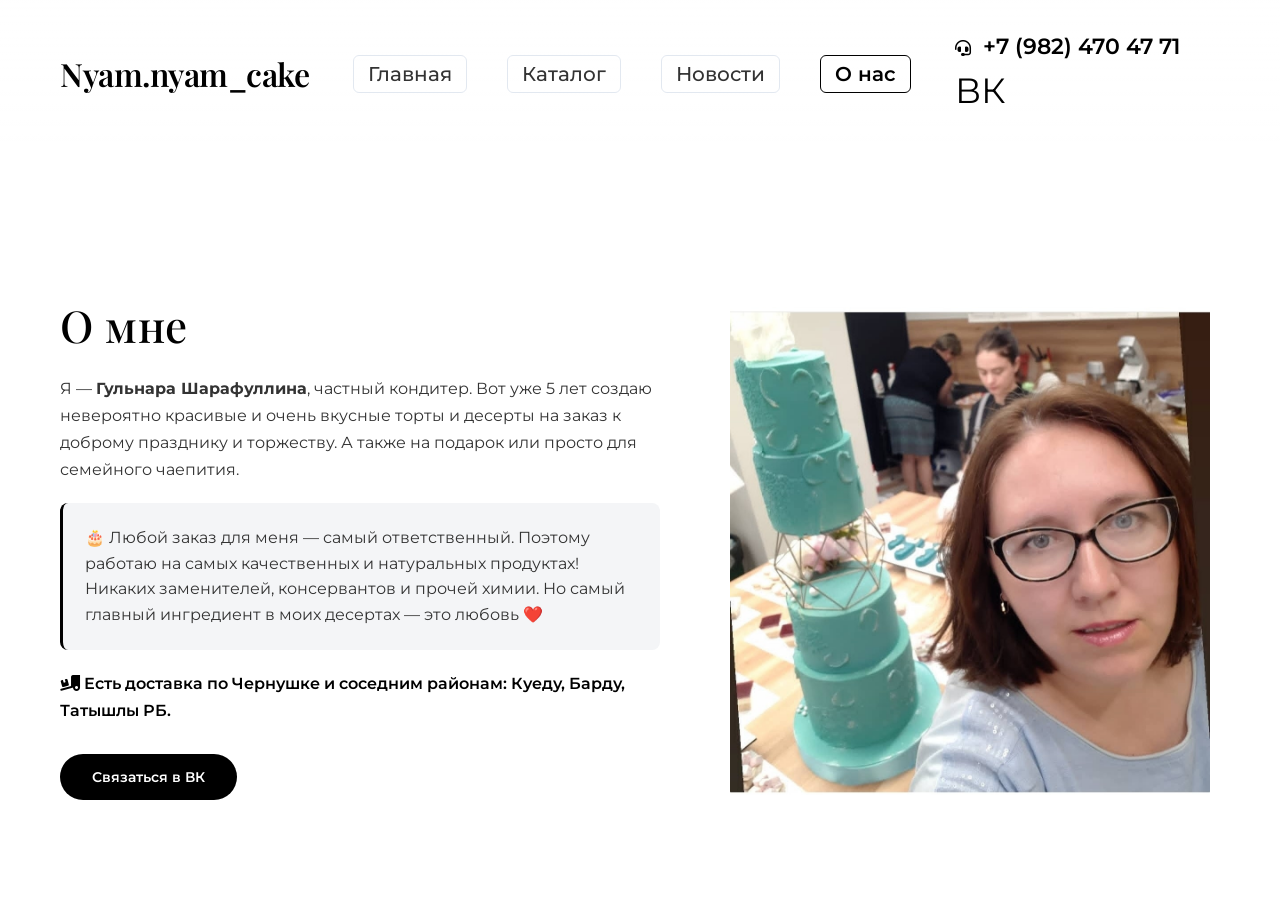
==== about.html @ 230dcc4a "Add files via upload" ====
<!DOCTYPE html>
<html lang="ru">
<head>
    <meta charset="UTF-8">
    <meta name="viewport" content="width=device-width, initial-scale=1.0">
    <title>Nyam.nyam cake — О мне</title>
    <link rel="preconnect" href="https://fonts.googleapis.com">
    <link rel="preconnect" href="https://fonts.gstatic.com" crossorigin>
    <link href="https://fonts.googleapis.com/css2?family=Montserrat:wght@300;400;500;600;700&family=Playfair+Display:ital,wght@0,400..700;1,400..700&display=swap" rel="stylesheet">
    <link rel="stylesheet" href="https://cdnjs.cloudflare.com/ajax/libs/font-awesome/6.4.0/css/all.min.css">
    
    <link rel="stylesheet" href="css/main.css">
</head>
<body>

    <section class="hero hero-about">
        <header class="header">
            <div class="logo">
                Nyam.nyam_cake
            </div>

            <nav class="nav">
                <a href="index.html" class="nav-bordered">Главная</a>
                <a href="catalog.html" class="nav-bordered">Каталог</a>
                <a href="index.html" class="nav-bordered">Новости</a>
                <!-- Здесь активной остается вкладка "О мне" -->
                <a href="about.html" class="active">О нас</a>
            </nav>

            <div class="header-right">
                <div class="contacts">
                    <span class="phone">
                        <i class="fa-solid fa-headset" style="margin-right: 6px; font-size: 16px;"></i> 
                        +7 (982) 470 47 71
                    </span>
                    <div><a href="https://vk.com/nyam.nyam_cake" target="_blank" class="vk-link">ВК</a></div>
                </div>
            </div>
        </header>

        <!-- Двухколоночный контейнер (Текст слева, Фото справа) -->
        <div class="about-grid-container">
            
            <!-- Левая колонка: Текст -->
            <div class="about-content">
                <h1 class="about-title">О мне</h1>
                <div class="about-text-block">
                    <p>Я — <strong>Гульнара Шарафуллина</strong>, частный кондитер. Вот уже 5 лет создаю невероятно красивые и очень вкусные торты и десерты на заказ к доброму празднику и торжеству. А также на подарок или просто для семейного чаепития.</p>
                    
                    <p class="highlight-p">🎂 Любой заказ для меня — самый ответственный. Поэтому работаю на самых качественных и натуральных продуктах! Никаких заменителей, консервантов и прочей химии. Но самый главный ингредиент в моих десертах — это любовь ❤️</p>
                    
                    <p class="delivery-p"><i class="fa-solid fa-truck-ramp-box"></i> Есть доставка по Чернушке и соседним районам: Куеду, Барду, Татышлы РБ.</p>
                </div>
                <a href="https://vk.com/nyam.nyam_cake" target="_blank" class="about-btn">Связаться в ВК</a>
            </div>

            <!-- Правая колонка: Фотография -->
            <div class="about-image-wrapper">
                <img src="img/gulnara.jpg" alt="Гульнара Шарафуллина — Кондитер" class="about-img">
            </div>

        </div>
    </section>

</body>
</html>
---- css/main.css ----
/* ==========================================================================
   1. ОБЩИЕ СТИЛИ И СБРОСЫ
   ========================================================================== */
* {
    margin: 0;
    padding: 0;
    box-sizing: border-box;
}

body {
    font-family: 'Montserrat', sans-serif;
    color: #000000;
    background-color: #f5f5f5;
    overflow-x: hidden;
}

/* ==========================================================================
   2. ГЛАВНЫЙ ЭКРАН (HERO BLOCK)
   ========================================================================== */
.hero {
    position: relative;
    width: 100%;
    height: 100vh;
    min-height: 750px;
    background: url('../img/cake.jpg') no-repeat center center;
    background-size: cover;
    display: flex;
    flex-direction: column;
    justify-content: flex-end; /* Контент прижат к низу */
    padding: 40px 60px;
}

/* Полупрозрачный фильтр поверх фона главной страницы */
.hero::before {
    content: '';
    position: absolute;
    top: 0; left: 0; right: 0; bottom: 0;
    background: rgba(255, 255, 255, 0.05);
    z-index: 1;
}

.header, .hero-content, .about-grid-container {
    position: relative;
    z-index: 2;
}

/* ==========================================================================
   3. ШАПКА САЙТА И НАВИГАЦИЯ
   ========================================================================== */
.header {
    display: grid;
    grid-template-columns: auto 1fr auto auto;
    align-items: center;
    gap: 40px;
    position: absolute;
    top: 0;
    left: 0;
    width: 100%;
    padding: 30px 60px; 
    
    /* Эффект матового стекла и градиент */
    background: linear-gradient(to bottom, 
        rgba(255, 255, 255, 0.85) 0%, 
        rgba(255, 255, 255, 0.6) 50%, 
        rgba(255, 255, 255, 0) 100%
    );
    backdrop-filter: blur(4px);
    -webkit-backdrop-filter: blur(4px);
}

.logo {
    font-family: 'Playfair Display', serif;
    font-size: 32px; 
    line-height: 1.1;
    font-weight: 600;
    letter-spacing: -0.5px;
    color: #000000;
    white-space: nowrap;
}

/* Меню навигации */
.nav {
    display: flex;
    justify-content: center;
    gap: 40px;
}

/* Объединенные базовые стили для ВСЕХ ссылок меню */
.nav a {
    text-decoration: none;
    color: #000000;
    font-family: 'Montserrat', sans-serif;
    font-size: 20px; /* Крупный читаемый размер */
    font-weight: 500;
    padding: 6px 14px;
    border-radius: 6px;
    display: inline-block;
    white-space: nowrap;
    border: 1.5px solid transparent; /* Заготовка под рамку, чтобы текст не прыгал */
    transition: all 0.2s ease-in-out;
}

/* Стандартная серая рамка для пассивных вкладок */
.nav a.nav-bordered {
    border: 1px solid #e2e8f0;
    color: #333333;
}

.nav a.nav-bordered:hover {
    border-color: #a0aec0;
    color: #000000;
}

/* Активная вкладка (сплошная черная обводка) */
.nav a.active {
    border: 1.5px solid #000000;
    font-weight: 600;
    color: #000000;
    pointer-events: none;
}

/* Контакты и иконки в шапке */
.header-right {
    display: flex;
    align-items: center;
}

.contacts {
    font-size: 15px;
    text-align: left;
    line-height: 1.5;
    color: #000000;
}

.phone {
    font-size: 22px;
    font-weight: 600;
    display: block;
    margin-bottom: 2px;
    color: #000000;
    white-space: nowrap;
}

.vk-link {
    color: #000000;
    text-decoration: none;
    font-size: 35px;
    transition: opacity 0.3s ease;
}

.header-icons {
    display: flex;
    align-items: center;
    gap: 25px;
    margin-left: 10px;
}

.header-icons a {
    color: #000000;
    font-size: 24px;
    transition: opacity 0.3s ease;
    text-decoration: none;
}

.vk-link:hover, .header-icons a:hover {
    opacity: 0.6;
}

/* ==========================================================================
   4. КОНТЕНТ ГЛАВНОЙ СТРАНИЦЫ (HERO CONTENT)
   ========================================================================== */
.hero-content {
    max-width: 800px;
    margin-bottom: 40px;
}

h1 {
    font-family: 'Playfair Display', serif;
    font-size: 64px;
    font-weight: 400;
    line-height: 1.1;
    margin-bottom: 25px;
    letter-spacing: 0.5px;
    color: #000000;
}

.catalog-btn {
    display: inline-block;
    color: #000000;
    text-decoration: none;
    font-size: 15px;
    font-weight: 500;
    text-transform: uppercase;
    letter-spacing: 1px;
    border-bottom: 2px solid #000000;
    padding-bottom: 5px;
    transition: opacity 0.3s ease;
}

.catalog-btn:hover {
    opacity: 0.6;
}

/* ==========================================================================
   5. БЛОК "ПОЧЕМУ ВЫБИРАЮТ НАС"
   ========================================================================== */
.features-section {
    padding: 100px 60px;
    background-color: #f8f9fa;
    text-align: center;
}

.features-title {
    font-family: 'Montserrat', sans-serif;
    font-size: 36px;
    font-weight: 600;
    color: #212529;
    margin-bottom: 50px;
    letter-spacing: -0.5px;
}

.features-container {
    display: flex;
    justify-content: center;
    gap: 30px;
    max-width: 1200px;
    margin: 0 auto;
    flex-wrap: wrap;
}

.feature-card {
    background: #ffffff;
    border-radius: 12px;
    padding: 40px 30px;
    flex: 1;
    min-width: 280px;
    max-width: 360px;
    box-shadow: 0 4px 20px rgba(0, 0, 0, 0.03);
    display: flex;
    flex-direction: column;
    align-items: center;
    text-align: center;
    transition: transform 0.3s ease, box-shadow 0.3s ease;
}

.feature-card:hover {
    transform: translateY(-5px);
    box-shadow: 0 8px 30px rgba(0, 0, 0, 0.06);
}

.feature-icon {
    font-size: 40px;
    color: #6c757d;
    margin-bottom: 20px;
    height: 60px;
    display: flex;
    align-items: center;
    justify-content: center;
}

.feature-name {
    font-family: 'Montserrat', sans-serif;
    font-size: 20px;
    font-weight: 600;
    color: #212529;
    margin-bottom: 15px;
}

.feature-text {
    font-family: 'Montserrat', sans-serif;
    font-size: 14px;
    line-height: 1.6;
    color: #6c757d;
    font-weight: 400;
}

/* ==========================================================================
   6. БЛОК "КАК МЫ РАБОТАЕМ"
   ========================================================================== */
.workflow-section {
    padding: 120px 60px;
    background-color: #929ec4; 
    background-image: url('../img/raspberries-decor.png'); 
    background-repeat: no-repeat;
    background-position: right top;
    background-size: auto 80%; 
    position: relative;
    text-align: center;
}

.workflow-title {
    font-family: 'Montserrat', sans-serif;
    font-size: 38px;
    font-weight: 600;
    color: #ffffff;
    margin-bottom: 70px;
    letter-spacing: -0.5px;
}

.workflow-container {
    display: flex;
    justify-content: center;
    align-items: flex-start;
    gap: 50px;
    max-width: 1200px;
    margin: 0 auto;
    flex-wrap: wrap;
}

.workflow-step {
    flex: 1;
    min-width: 280px;
    max-width: 350px;
    text-align: left;
}

.step-name {
    font-family: 'Montserrat', sans-serif;
    font-size: 22px;
    font-weight: 600;
    color: #ffffff;
    margin-bottom: 20px;
}

.step-text {
    font-family: 'Montserrat', sans-serif;
    font-size: 14px;
    line-height: 1.6;
    color: rgba(255, 255, 255, 0.9);
    font-weight: 400;
}

.workflow-link {
    color: #ffffff;
    text-decoration: underline;
    font-weight: 500;
    transition: opacity 0.3s ease;
}

.workflow-link:hover {
    opacity: 0.8;
}

/* ==========================================================================
   7. СТРАНИЦА "О МНЕ" (ДВУХКОЛОНОЧНЫЙ МАКЕТ)
   ========================================================================== */
.hero-about {
    background: #ffffff !important; /* Белый фон вместо торта */
    height: auto !important;
    min-height: 100vh;
}

.hero-about::before {
    display: none !important; /* Отключаем фильтр */
}

/* Контейнер-сетка */
.about-grid-container {
    display: grid;
    grid-template-columns: 1.2fr 1fr;
    gap: 60px;
    align-items: center;
    max-width: 1200px;
    margin: 160px auto 60px auto;
    width: 100%;
}

.about-content {
    text-align: left;
}

.about-title {
    font-family: 'Playfair Display', serif;
    font-size: 44px;
    font-weight: 500;
    color: #000000;
    margin-bottom: 25px;
}

.about-text-block p {
    font-family: 'Montserrat', sans-serif;
    font-size: 16px;
    line-height: 1.7;
    color: #333333;
    margin-bottom: 20px;
}

/* Серая контентная плашка */
.about-text-block .highlight-p {
    background-color: #f4f5f7;
    padding: 22px;
    border-radius: 8px;
    border-left: 3px solid #000000;
    font-size: 16px;
    line-height: 1.6;
}

.about-text-block .delivery-p {
    font-weight: 600;
    color: #000000;
}

/* Кнопка */
.about-btn {
    display: inline-block;
    background-color: #000000;
    color: #ffffff;
    text-decoration: none;
    font-family: 'Montserrat', sans-serif;
    font-size: 14px;
    font-weight: 600;
    padding: 14px 32px;
    border-radius: 25px;
    margin-top: 10px;
    transition: all 0.2s ease;
}

.about-btn:hover {
    opacity: 0.8;
    transform: translateY(-1px);
}

/* Фотография */
.about-image-wrapper {
    display: flex;
    justify-content: center;
    width: 100%;
}

.about-img {
    width: 100%;
    max-width: 480px;
    height: auto;
    object-fit: cover;
    border-radius: 4px;
}

/* ==========================================================================
   8. АДАПТИВНОСТЬ (MEDIA QUERIES)
   ========================================================================== */

/* Большие планшеты и десктопы */
@media (max-width: 1200px) {
    .header { gap: 20px; }
    .nav a { font-size: 18px; }
    .phone { font-size: 19px; }
}

/* Средние планшеты */
@media (max-width: 992px) {
    .features-section { padding: 60px 30px; }
    .features-title { font-size: 28px; margin-bottom: 35px; }
    .feature-card { padding: 30px 20px; }
    
    .workflow-section { padding: 70px 30px; background-size: 150px auto; }
    .workflow-title { font-size: 30px; margin-bottom: 40px; }
    .workflow-container { gap: 35px; }
    .workflow-step { max-width: 100%; }

    /* Перестроение страницы "О мне" в одну колонку */
    .about-grid-container {
        grid-template-columns: 1fr;
        gap: 40px;
        margin-top: 120px;
        padding: 0 20px;
    }
    .about-image-wrapper { order: 2; }
    .about-content { order: 1; }
    .about-img { max-width: 100%; }
}
/* ==========================================================================
   9. СТРАНИЦА КАТАЛОГА
   ========================================================================== */
.catalog-page {
    background: #ffffff !important;
    min-height: 100vh;
    padding-top: 140px; /* Отступ сверху, чтобы шапка не перекрывала заголовок */
}

.catalog-container {
    max-width: 1200px;
    margin: 0 auto;
    padding: 40px 20px 80px 20px;
}

.catalog-main-title {
    font-family: 'Playfair Display', serif;
    font-size: 40px;
    font-weight: 500;
    color: #000000;
    margin-bottom: 50px;
    text-align: center;
}

/* Сетка для карточек */
.products-grid {
    display: grid;
    grid-template-columns: repeat(auto-fill, minmax(320px, 1fr));
    gap: 40px;
}

/* Карточка товара */
.product-card {
    background: #ffffff;
    border: 1px solid #e2e8f0;
    border-radius: 8px;
    padding: 20px;
    display: flex;
    flex-direction: column;
    transition: transform 0.3s ease, box-shadow 0.3s ease;
}

.product-card:hover {
    transform: translateY(-5px);
    box-shadow: 0 10px 25px rgba(0,0,0,0.05);
}

/* Контейнер для фото */
.product-img-wrapper {
    width: 100%;
    height: 260px;
    background-color: #f7fafc; /* Временный фон, пока нет картинок */
    border-radius: 6px;
    overflow: hidden;
    margin-bottom: 20px;
}

.product-img {
    width: 100%;
    height: 100%;
    object-fit: cover;
}

/* Текст карточки */
.product-title {
    font-family: 'Montserrat', sans-serif;
    font-size: 20px;
    font-weight: 600;
    color: #000000;
    margin-bottom: 10px;
}

.product-desc {
    font-family: 'Montserrat', sans-serif;
    font-size: 14px;
    line-height: 1.6;
    color: #4a5568;
    margin-bottom: 25px;
    flex-grow: 1; /* Подтягивает нижнюю часть к одному уровню */
}

/* Низ карточки (Цена + Кнопка) */
.product-footer {
    display: flex;
    justify-content: space-between;
    align-items: center;
    border-top: 1px solid #edf2f7;
    padding-top: 15px;
}

.product-price {
    font-family: 'Montserrat', sans-serif;
    font-size: 16px;
    font-weight: 600;
    color: #000000;
}

.order-btn {
    display: inline-block;
    background-color: #000000;
    color: #ffffff;
    text-decoration: none;
    font-family: 'Montserrat', sans-serif;
    font-size: 13px;
    font-weight: 600;
    padding: 10px 22px;
    border-radius: 20px;
    transition: background-color 0.2s ease;
}

.order-btn:hover {
    background-color: #333333;
}

/* Мобильная адаптация */
@media (max-width: 768px) {
    .catalog-main-title { font-size: 30px; margin-bottom: 30px; }
    .products-grid { gap: 25px; }
}
/* ==========================================================================
   10. МОБИЛЬНАЯ АДАПТАЦИЯ ДЛЯ ЭКРАНОВ ДО 768px (СМАРТФОНЫ)
   ========================================================================== */
@media (max-width: 768px) {
    
    /* 1. Превращаем шапку из строчной сетки в вертикальную стопку */
    .header {
        display: flex;
        flex-direction: column;
        align-items: center;
        gap: 15px;
        padding: 20px 15px;
        position: relative; /* Шапка больше не перекрывает контент, а аккуратно идет сверху */
        background: #ffffff; /* На мобильных делаем сплошной белый фон для читаемости */
    }

    /* 2. Делаем пункты меню более компактными */
    .nav {
        gap: 10px;
        flex-wrap: wrap; /* Если не влезут в строку, перенесутся на следующую */
        justify-content: center;
    }

    .nav a {
        font-size: 15px; /* Уменьшаем шрифт меню для пальцев */
        padding: 5px 10px;
    }

    /* 3. Выравниваем контакты по центру */
    .contacts {
        text-align: center;
    }

    .phone {
        font-size: 18px; /* Чуть уменьшаем телефон */
    }

    /* 4. Корректируем главный экран (Hero) */
    .hero {
        height: auto;
        min-height: calc(100vh - 180px); /* Вычитаем высоту мобильной шапки */
        padding: 30px 20px;
    }

    /* 5. Уменьшаем огромный заголовок h1, чтобы он не разбивался некрасиво */
    h1 {
        font-size: 34px; 
        margin-bottom: 20px;
    }
}
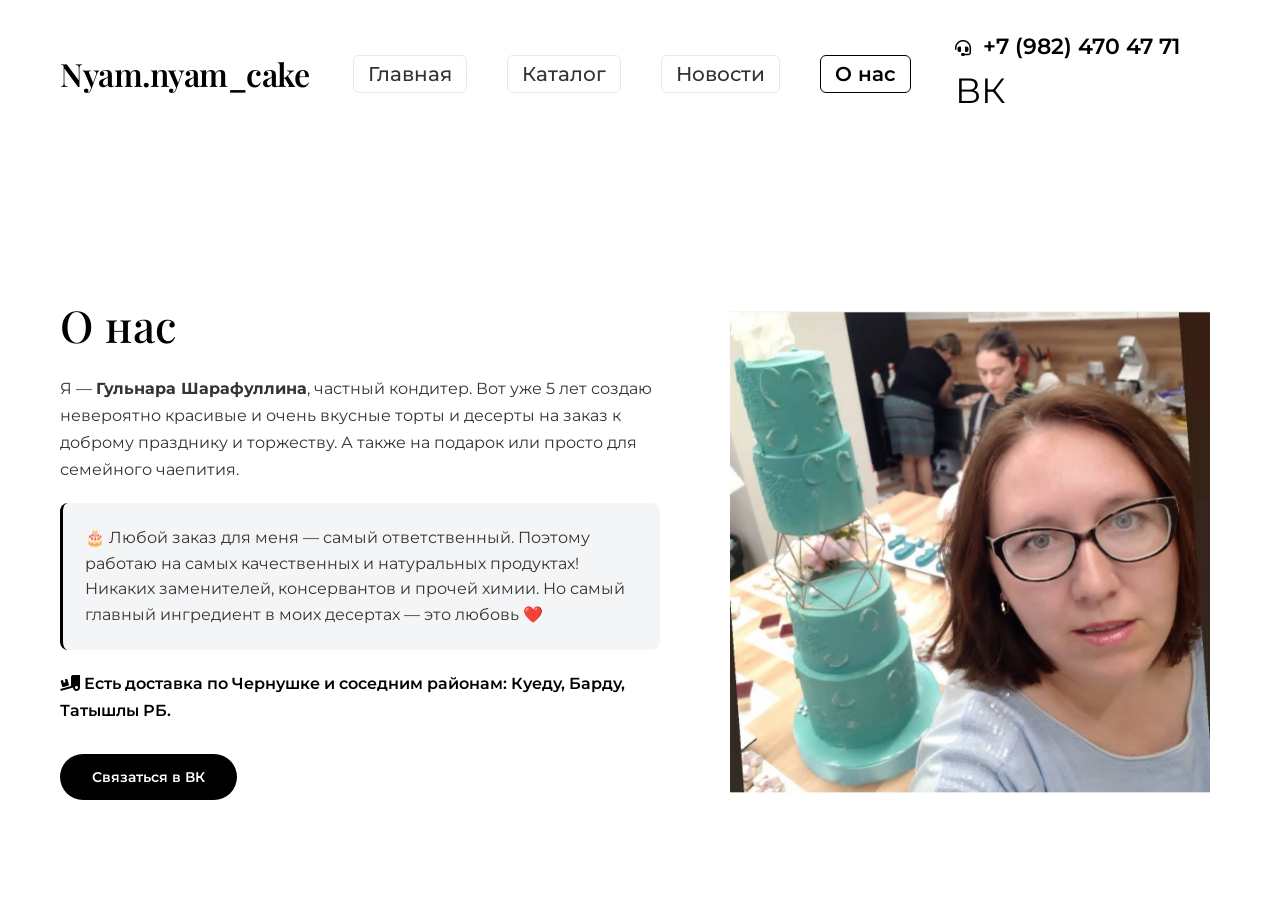
==== commit 6a89cf02: "Add files via upload" ====
--- a/about.html
+++ b/about.html
@@ -3,7 +3,7 @@
 <head>
     <meta charset="UTF-8">
     <meta name="viewport" content="width=device-width, initial-scale=1.0">
-    <title>Nyam.nyam cake — О мне</title>
+    <title>Nyam.nyam cake — О нас</title>
     <link rel="preconnect" href="https://fonts.googleapis.com">
     <link rel="preconnect" href="https://fonts.gstatic.com" crossorigin>
     <link href="https://fonts.googleapis.com/css2?family=Montserrat:wght@300;400;500;600;700&family=Playfair+Display:ital,wght@0,400..700;1,400..700&display=swap" rel="stylesheet">
@@ -43,7 +43,7 @@
             
             <!-- Левая колонка: Текст -->
             <div class="about-content">
-                <h1 class="about-title">О мне</h1>
+                <h1 class="about-title">О нас</h1>
                 <div class="about-text-block">
                     <p>Я — <strong>Гульнара Шарафуллина</strong>, частный кондитер. Вот уже 5 лет создаю невероятно красивые и очень вкусные торты и десерты на заказ к доброму празднику и торжеству. А также на подарок или просто для семейного чаепития.</p>
                     
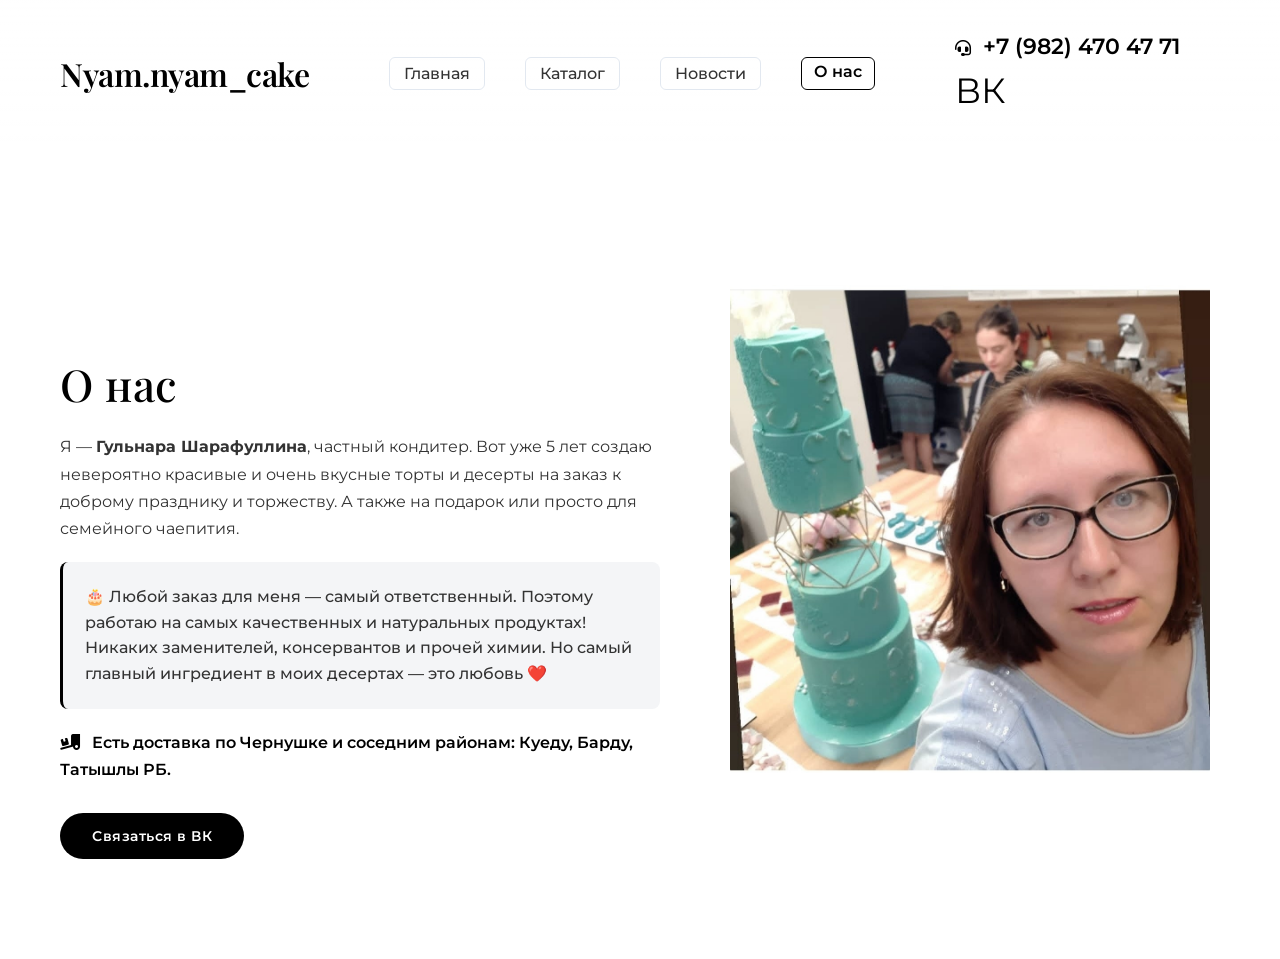
==== commit 6dfa22b9: "Add files via upload" ====
--- a/about.html
+++ b/about.html
@@ -22,7 +22,7 @@
             <nav class="nav">
                 <a href="index.html" class="nav-bordered">Главная</a>
                 <a href="catalog.html" class="nav-bordered">Каталог</a>
-                <a href="index.html" class="nav-bordered">Новости</a>
+                <a href="news.html" class="nav-bordered">Новости</a>
                 <!-- Здесь активной остается вкладка "О мне" -->
                 <a href="about.html" class="active">О нас</a>
             </nav>
--- a/css/main.css
+++ b/css/main.css
@@ -1,6 +1,3 @@
-/* ==========================================================================
-   1. ОБЩИЕ СТИЛИ И СБРОСЫ
-   ========================================================================== */
 * {
     margin: 0;
     padding: 0;
@@ -14,9 +11,7 @@
     overflow-x: hidden;
 }
 
-/* ==========================================================================
-   2. ГЛАВНЫЙ ЭКРАН (HERO BLOCK)
-   ========================================================================== */
+/* Главный экран */
 .hero {
     position: relative;
     width: 100%;
@@ -26,11 +21,12 @@
     background-size: cover;
     display: flex;
     flex-direction: column;
-    justify-content: flex-end; /* Контент прижат к низу */
+    
+    justify-content: flex-end; 
+    
     padding: 40px 60px;
 }
 
-/* Полупрозрачный фильтр поверх фона главной страницы */
 .hero::before {
     content: '';
     position: absolute;
@@ -39,35 +35,38 @@
     z-index: 1;
 }
 
-.header, .hero-content, .about-grid-container {
+.header, .hero-content {
     position: relative;
     z-index: 2;
 }
 
-/* ==========================================================================
-   3. ШАПКА САЙТА И НАВИГАЦИЯ
-   ========================================================================== */
 .header {
     display: grid;
     grid-template-columns: auto 1fr auto auto;
     align-items: center;
     gap: 40px;
+    width: 100%;
+    
+    /* Абсолютное позиционирование растянет шапку идеально по краям */
     position: absolute;
     top: 0;
     left: 0;
     width: 100%;
+    /* Возвращаем внутренние отступы, чтобы текст не прижимался к стеклу */
     padding: 30px 60px; 
     
-    /* Эффект матового стекла и градиент */
+    /* Красивый градиент от благородного белого/кремового к полностью прозрачному */
     background: linear-gradient(to bottom, 
         rgba(255, 255, 255, 0.85) 0%, 
         rgba(255, 255, 255, 0.6) 50%, 
         rgba(255, 255, 255, 0) 100%
     );
+    
     backdrop-filter: blur(4px);
     -webkit-backdrop-filter: blur(4px);
 }
 
+/* Логотип — крупный и весомый */
 .logo {
     font-family: 'Playfair Display', serif;
     font-size: 32px; 
@@ -78,48 +77,27 @@
     white-space: nowrap;
 }
 
-/* Меню навигации */
+/* Навигация — крупные заметные ссылки */
 .nav {
     display: flex;
     justify-content: center;
     gap: 40px;
 }
 
-/* Объединенные базовые стили для ВСЕХ ссылок меню */
 .nav a {
+    color: #000000;
     text-decoration: none;
-    color: #000000;
-    font-family: 'Montserrat', sans-serif;
-    font-size: 20px; /* Крупный читаемый размер */
+    font-size: 20px; /* Крупный размер для пунктов меню */
     font-weight: 500;
-    padding: 6px 14px;
-    border-radius: 6px;
-    display: inline-block;
+    transition: opacity 0.3s ease;
     white-space: nowrap;
-    border: 1.5px solid transparent; /* Заготовка под рамку, чтобы текст не прыгал */
-    transition: all 0.2s ease-in-out;
-}
-
-/* Стандартная серая рамка для пассивных вкладок */
-.nav a.nav-bordered {
-    border: 1px solid #e2e8f0;
-    color: #333333;
-}
-
-.nav a.nav-bordered:hover {
-    border-color: #a0aec0;
-    color: #000000;
-}
-
-/* Активная вкладка (сплошная черная обводка) */
-.nav a.active {
-    border: 1.5px solid #000000;
-    font-weight: 600;
-    color: #000000;
-    pointer-events: none;
-}
-
-/* Контакты и иконки в шапке */
+}
+
+.nav a:hover {
+    opacity: 0.6;
+}
+
+/* Блок контактов */
 .header-right {
     display: flex;
     align-items: center;
@@ -133,7 +111,7 @@
 }
 
 .phone {
-    font-size: 22px;
+    font-size: 22px; /* Крупный и заметный номер телефона */
     font-weight: 600;
     display: block;
     margin-bottom: 2px;
@@ -148,27 +126,30 @@
     transition: opacity 0.3s ease;
 }
 
+.vk-link:hover {
+    opacity: 0.6;
+}
+
+/* Правый блок интерфейса с иконками (Поиск, Юзер, Корзина) */
 .header-icons {
     display: flex;
     align-items: center;
-    gap: 25px;
+    gap: 25px; /* Расстояние между иконками */
     margin-left: 10px;
 }
 
 .header-icons a {
     color: #000000;
-    font-size: 24px;
+    font-size: 24px; /* Крупный размер иконок интерфейса */
     transition: opacity 0.3s ease;
     text-decoration: none;
 }
 
-.vk-link:hover, .header-icons a:hover {
+.header-icons a:hover {
     opacity: 0.6;
 }
 
-/* ==========================================================================
-   4. КОНТЕНТ ГЛАВНОЙ СТРАНИЦЫ (HERO CONTENT)
-   ========================================================================== */
+/* Главный контент (Заголовок внизу) */
 .hero-content {
     max-width: 800px;
     margin-bottom: 40px;
@@ -201,15 +182,29 @@
     opacity: 0.6;
 }
 
+/* Планшетная адаптация */
+@media (max-width: 1200px) {
+    .header {
+        gap: 20px;
+    }
+    .nav a {
+        font-size: 18px;
+    }
+    .phone {
+        font-size: 19px;
+    }
+}
 /* ==========================================================================
-   5. БЛОК "ПОЧЕМУ ВЫБИРАЮТ НАС"
+   Блок "Почему выбирают нас"
    ========================================================================== */
+
 .features-section {
     padding: 100px 60px;
-    background-color: #f8f9fa;
+    background-color: #f8f9fa; /* Мягкий светлый фон */
     text-align: center;
 }
 
+/* Заголовок секции */
 .features-title {
     font-family: 'Montserrat', sans-serif;
     font-size: 36px;
@@ -219,15 +214,17 @@
     letter-spacing: -0.5px;
 }
 
+/* Контейнер для карточек (гибкая сетка) */
 .features-container {
     display: flex;
     justify-content: center;
     gap: 30px;
     max-width: 1200px;
     margin: 0 auto;
-    flex-wrap: wrap;
-}
-
+    flex-wrap: wrap; 
+}
+
+/* Стили самой карточки */
 .feature-card {
     background: #ffffff;
     border-radius: 12px;
@@ -248,9 +245,10 @@
     box-shadow: 0 8px 30px rgba(0, 0, 0, 0.06);
 }
 
+/* Иконки преимуществ */
 .feature-icon {
     font-size: 40px;
-    color: #6c757d;
+    color: #6c757d; /* Спокойный графитовый цвет для иконок */
     margin-bottom: 20px;
     height: 60px;
     display: flex;
@@ -258,6 +256,7 @@
     justify-content: center;
 }
 
+/* Название преимущества */
 .feature-name {
     font-family: 'Montserrat', sans-serif;
     font-size: 20px;
@@ -266,6 +265,7 @@
     margin-bottom: 15px;
 }
 
+/* Описание */
 .feature-text {
     font-family: 'Montserrat', sans-serif;
     font-size: 14px;
@@ -274,20 +274,38 @@
     font-weight: 400;
 }
 
+/* Адаптивность для планшетов и мобильных */
+@media (max-width: 992px) {
+    .features-section {
+        padding: 60px 30px;
+    }
+    .features-title {
+        font-size: 28px;
+        margin-bottom: 35px;
+    }
+    .feature-card {
+        padding: 30px 20px;
+    }
+}
 /* ==========================================================================
-   6. БЛОК "КАК МЫ РАБОТАЕМ"
+   Блок "Как мы работаем"
    ========================================================================== */
+
 .workflow-section {
     padding: 120px 60px;
-    background-color: #929ec4; 
+    background-color: #929ec4; /* Тот самый лавандово-сиреневый оттенок */
+    
+    /* Добавляем декоративные ягоды в правый верхний угол как на макете */
     background-image: url('../img/raspberries-decor.png'); 
     background-repeat: no-repeat;
     background-position: right top;
-    background-size: auto 80%; 
+    background-size: auto 80%; /* Картинка займет 80% высоты блока */
+    
     position: relative;
     text-align: center;
 }
 
+/* Белый заголовок секции */
 .workflow-title {
     font-family: 'Montserrat', sans-serif;
     font-size: 38px;
@@ -297,6 +315,7 @@
     letter-spacing: -0.5px;
 }
 
+/* Сетка для трех шагов */
 .workflow-container {
     display: flex;
     justify-content: center;
@@ -307,13 +326,15 @@
     flex-wrap: wrap;
 }
 
+/* Колонка отдельного шага */
 .workflow-step {
     flex: 1;
     min-width: 280px;
     max-width: 350px;
-    text-align: left;
-}
-
+    text-align: left; /* Текст внутри колонок выровнен по левому краю */
+}
+
+/* Название шага */
 .step-name {
     font-family: 'Montserrat', sans-serif;
     font-size: 22px;
@@ -322,14 +343,16 @@
     margin-bottom: 20px;
 }
 
+/* Описание шага */
 .step-text {
     font-family: 'Montserrat', sans-serif;
     font-size: 14px;
     line-height: 1.6;
-    color: rgba(255, 255, 255, 0.9);
+    color: rgba(255, 255, 255, 0.9); /* Мягкий белый цвет для лучшей читаемости */
     font-weight: 400;
 }
 
+/* Особенный стиль для ссылки-телефона внутри текста */
 .workflow-link {
     color: #ffffff;
     text-decoration: underline;
@@ -341,30 +364,192 @@
     opacity: 0.8;
 }
 
+/* Адаптивность под планшеты и мобильные устройства */
+@media (max-width: 992px) {
+    .workflow-section {
+        padding: 70px 30px;
+        background-size: 150px auto; /* Уменьшаем декоративные ягоды на мобильных */
+    }
+    .workflow-title {
+        font-size: 30px;
+        margin-bottom: 40px;
+    }
+    .workflow-container {
+        gap: 35px;
+    }
+    .workflow-step {
+        max-width: 100%; /* На смартфонах шаги встанут строго друг под другом на всю ширину */
+    }
+}
+/* Общие стили для ссылок в меню */
+.menu a {
+    text-decoration: none;
+    color: #000000;
+    font-family: 'Montserrat', sans-serif;
+    font-size: 16px;
+    font-weight: 500;
+    padding: 6px 12px; /* Внутренние отступы, чтобы рамка не прилипала к тексту */
+    border: 1px solid transparent; /* Прозрачная рамка по умолчанию, чтобы текст не прыгал */
+    border-radius: 4px; /* Легкое скругление углов */
+    transition: all 0.2s ease-in-out;
+}
+
+/* Эффект при наведении на любую ссылку */
+.menu a:hover {
+    border-color: rgba(0, 0, 0, 0.4);
+}
+
+/* Активный пункт меню (выделение рамкой) */
+.menu a.active {
+    border: 1.5px solid #000000; /* Четкая черная рамка как на макете */
+    font-weight: 600; /* Можно сделать текст чуть плотнее для акцента */
+    pointer-events: none; /* Отключаем кликабельность по активной ссылке */
+}
+/* Стили для активного пункта меню с рамкой */
+.nav a.active {
+    border: 1.5px solid #000000;
+    border-radius: 6px;
+    padding: 4px 12px;
+    font-weight: 600;
+    pointer-events: none; /* Чтобы нельзя было кликать по вкладке, на которой уже находишься */
+}
+
+/* На главной странице у ссылок нет рамки, добавим им невидимую границу, чтобы текст не прыгал */
+.nav a {
+    border: 1.5px solid transparent;
+    padding: 4px 12px;
+    border-radius: 6px;
+    transition: all 0.2s ease;
+}
+
+.nav a:hover {
+    border-color: rgba(0, 0, 0, 0.2);
+    opacity: 1;
+}
 /* ==========================================================================
-   7. СТРАНИЦА "О МНЕ" (ДВУХКОЛОНОЧНЫЙ МАКЕТ)
+   Стили для страницы "О мне" (без торта на фоне)
    ========================================================================== */
+
+/* Отключаем картинку и градиентную вуаль, ставим чистый кондитерский фон */
 .hero-about {
-    background: #ffffff !important; /* Белый фон вместо торта */
-    height: auto !important;
+    background: #fdfdfd !important; /* Чистый мягкий белый фон */
+}
+
+.hero-about::before {
+    display: none !important; /* Полностью убираем затемняющий фильтр */
+}
+
+/* Контейнер для текста */
+.about-content {
+    max-width: 750px;
+    margin-top: 160px; /* Чтобы текст не залезал под шапку */
+    margin-bottom: auto; /* Центрируем по вертикали */
+    position: relative;
+    z-index: 2;
+}
+
+/* Заголовок страницы */
+.about-title {
+    font-family: 'Playfair Display', serif;
+    font-size: 48px;
+    font-weight: 500;
+    color: #000000;
+    margin-bottom: 30px;
+}
+
+/* Текстовые абзацы */
+.about-text-block p {
+    font-family: 'Montserrat', sans-serif;
+    font-size: 18px;
+    line-height: 1.7;
+    color: #212529;
+    margin-bottom: 20px;
+}
+
+/* Выделенный абзац про качество и любовь */
+.about-text-block .highlight-p {
+    font-size: 19px;
+    font-weight: 500;
+    background-color: #f3f4f6; /* Легкая серая плашка для акцента */
+    padding: 20px;
+    border-radius: 8px;
+    border-left: 4px solid #000000;
+}
+
+/* Строка доставки */
+.about-text-block .delivery-p {
+    font-weight: 600;
+    color: #000000;
+}
+
+.about-text-block .delivery-p i {
+    margin-right: 8px;
+}
+
+/* Большая заметная кнопка для связи */
+.about-btn {
+    display: inline-block;
+    background-color: #000000;
+    color: #ffffff;
+    text-decoration: none;
+    font-family: 'Montserrat', sans-serif;
+    font-size: 15px;
+    font-weight: 600;
+    letter-spacing: 0.5px;
+    padding: 15px 35px;
+    border-radius: 30px;
+    margin-top: 15px;
+    transition: transform 0.2s ease, opacity 0.2s ease;
+}
+
+.about-btn:hover {
+    opacity: 0.8;
+    transform: translateY(-2px);
+}
+
+/* Оптимизация под мобильные телефоны */
+@media (max-width: 768px) {
+    .about-content {
+        margin-top: 140px;
+        padding: 0 10px;
+    }
+    .about-title {
+        font-size: 36px;
+    }
+    .about-text-block p {
+        font-size: 16px;
+    }
+    .about-text-block .highlight-p {
+        font-size: 16px;
+        padding: 15px;
+    }
+}
+/* ==========================================================================
+   Страница "О мне" с двухколоночным макетом (Текст + Фото)
+   ========================================================================== */
+
+.hero-about {
+    background: #ffffff !important; /* Чистый белый фон как на макете */
+    height: auto !important; /* Позволяем контенту растягивать страницу вниз */
     min-height: 100vh;
 }
 
 .hero-about::before {
-    display: none !important; /* Отключаем фильтр */
-}
-
-/* Контейнер-сетка */
+    display: none !important; /* Убираем полупрозрачную вуаль */
+}
+
+/* Главная двухколоночная сетка */
 .about-grid-container {
     display: grid;
-    grid-template-columns: 1.2fr 1fr;
+    grid-template-columns: 1.2fr 1fr; /* Левая колонка под текст чуть шире правой */
     gap: 60px;
-    align-items: center;
+    align-items: center; /* Выравнивание по центру вертикали */
     max-width: 1200px;
-    margin: 160px auto 60px auto;
-    width: 100%;
-}
-
+    margin: 160px auto 60px auto; /* Отступ сверху, чтобы не упереться в шапку */
+    width: 100%;
+}
+
+/* Блок с текстом */
 .about-content {
     text-align: left;
 }
@@ -385,7 +570,7 @@
     margin-bottom: 20px;
 }
 
-/* Серая контентная плашка */
+/* Серая плашка для важного текста */
 .about-text-block .highlight-p {
     background-color: #f4f5f7;
     padding: 22px;
@@ -400,7 +585,7 @@
     color: #000000;
 }
 
-/* Кнопка */
+/* Черная кнопка-овал */
 .about-btn {
     display: inline-block;
     background-color: #000000;
@@ -420,7 +605,7 @@
     transform: translateY(-1px);
 }
 
-/* Фотография */
+/* Правая колонка: обертка и само фото */
 .about-image-wrapper {
     display: flex;
     justify-content: center;
@@ -429,58 +614,220 @@
 
 .about-img {
     width: 100%;
-    max-width: 480px;
+    max-width: 480px; /* Ограничиваем максимальную ширину фото */
     height: auto;
     object-fit: cover;
-    border-radius: 4px;
-}
-
-/* ==========================================================================
-   8. АДАПТИВНОСТЬ (MEDIA QUERIES)
-   ========================================================================== */
-
-/* Большие планшеты и десктопы */
-@media (max-width: 1200px) {
-    .header { gap: 20px; }
-    .nav a { font-size: 18px; }
-    .phone { font-size: 19px; }
-}
-
-/* Средние планшеты */
+    border-radius: 4px; /* Легкое, почти незаметное скругление углов */
+}
+
+/* Адаптивность для планшетов и мобильных телефонов */
 @media (max-width: 992px) {
-    .features-section { padding: 60px 30px; }
-    .features-title { font-size: 28px; margin-bottom: 35px; }
-    .feature-card { padding: 30px 20px; }
-    
-    .workflow-section { padding: 70px 30px; background-size: 150px auto; }
-    .workflow-title { font-size: 30px; margin-bottom: 40px; }
-    .workflow-container { gap: 35px; }
-    .workflow-step { max-width: 100%; }
-
-    /* Перестроение страницы "О мне" в одну колонку */
     .about-grid-container {
-        grid-template-columns: 1fr;
+        grid-template-columns: 1fr; 
         gap: 40px;
         margin-top: 120px;
         padding: 0 20px;
     }
-    .about-image-wrapper { order: 2; }
-    .about-content { order: 1; }
-    .about-img { max-width: 100%; }
+    
+    .about-image-wrapper {
+        order: 2; 
+    }
+    
+    .about-content {
+        order: 1; 
+    }
+
+    .about-img {
+        max-width: 100%;
+    }
+}
+/* Общие базовые стили для всех ссылок в меню */
+.nav a {
+    text-decoration: none;
+    color: #000000;
+    font-family: 'Montserrat', sans-serif;
+    font-size: 16px;
+    font-weight: 500;
+    padding: 6px 14px;
+    border-radius: 6px;
+    display: inline-block;
+    transition: all 0.2s ease-in-out;
+}
+
+/* Стандартная серая рамка для обычных вкладок */
+.nav a.nav-bordered {
+    border: 1px solid #e2e8f0; /* Легкая серая обводка как на макете */
+    color: #333333;
+}
+
+/* Эффект при наведении на обычную вкладку */
+.nav a.nav-bordered:hover {
+    border-color: #a0aec0;
+    color: #000000;
+}
+
+/* Активная вкладка (Главная или О мне) — четкая черная рамка */
+.nav a.active {
+    border: 1.5px solid #000000; /* Более плотная черная рамка */
+    font-weight: 600;
+    color: #000000;
+    pointer-events: none; /* Отключаем клик по уже открытой странице */
 }
 /* ==========================================================================
-   9. СТРАНИЦА КАТАЛОГА
+   11. СТРАНИЦА НОВОСТЕЙ
+   ========================================================================== */
+.news-page {
+    background: #ffffff !important;
+    min-height: 100vh;
+    padding-top: 140px;
+}
+
+.news-container {
+    max-width: 1200px;
+    margin: 0 auto;
+    padding: 40px 20px 80px 20px;
+}
+
+.news-main-title {
+    font-family: 'Playfair Display', serif;
+    font-size: 40px;
+    font-weight: 500;
+    color: #000000;
+    margin-bottom: 50px;
+    text-align: center;
+}
+
+/* Сетка карточек блогов */
+.news-grid {
+    display: grid;
+    grid-template-columns: repeat(auto-fill, minmax(340px, 1fr));
+    gap: 40px;
+}
+
+.news-card {
+    background: #ffffff;
+    border: 1px solid #e2e8f0;
+    border-radius: 12px;
+    overflow: hidden;
+    display: flex;
+    flex-direction: column;
+    box-shadow: 0 4px 15px rgba(0,0,0,0.01);
+    transition: transform 0.3s ease, box-shadow 0.3s ease;
+}
+
+.news-card:hover {
+    transform: translateY(-5px);
+    box-shadow: 0 12px 30px rgba(0,0,0,0.06);
+}
+
+/* Обертка картинки и плашки-категории */
+.news-img-wrapper {
+    width: 100%;
+    height: 220px;
+    position: relative;
+    background-color: #f7fafc;
+}
+
+.news-img {
+    width: 100%;
+    height: 100%;
+    object-fit: cover;
+}
+
+/* Разноцветные плашки-теги поверх картинок */
+.news-badge {
+    position: absolute;
+    top: 15px;
+    left: 15px;
+    padding: 5px 14px;
+    border-radius: 20px;
+    font-family: 'Montserrat', sans-serif;
+    font-size: 11px;
+    font-weight: 600;
+    text-transform: uppercase;
+    letter-spacing: 0.5px;
+    color: #ffffff;
+}
+
+.news-badge.alert { background-color: #e53e3e; } /* Красный */
+.news-badge.new { background-color: #38a169; }   /* Зеленый */
+.news-badge.info { background-color: #3182ce; }  /* Синий */
+
+/* Текстовая начинка новости */
+.news-body {
+    padding: 25px;
+    display: flex;
+    flex-direction: column;
+    flex-grow: 1;
+}
+
+.news-date {
+    font-family: 'Montserrat', sans-serif;
+    font-size: 12px;
+    color: #a0aec0;
+    margin-bottom: 12px;
+    display: block;
+}
+
+.news-date i {
+    margin-right: 5px;
+}
+
+.news-title {
+    font-family: 'Montserrat', sans-serif;
+    font-size: 18px;
+    font-weight: 600;
+    color: #000000;
+    line-height: 1.4;
+    margin-bottom: 12px;
+}
+
+.news-text {
+    font-family: 'Montserrat', sans-serif;
+    font-size: 14px;
+    line-height: 1.6;
+    color: #4a5568;
+    margin-bottom: 20px;
+    flex-grow: 1;
+}
+
+/* Ссылка внизу новости */
+.news-link {
+    font-family: 'Montserrat', sans-serif;
+    font-size: 13px;
+    font-weight: 600;
+    color: #000000;
+    text-decoration: none;
+    align-self: flex-start;
+    border-bottom: 1px solid transparent;
+    transition: border-color 0.2s ease, opacity 0.2s ease;
+}
+
+.news-link:hover {
+    opacity: 0.7;
+    border-color: #000000;
+}
+
+/* Адаптивность под смартфоны */
+@media (max-width: 768px) {
+    .news-main-title { font-size: 30px; margin-bottom: 30px; }
+    .news-grid { gap: 25px; }
+    .news-body { padding: 20px; }
+}
+/* ==========================================================================
+   9. СТРАНИЦА КАТАЛОГА (ИСПРАВЛЕННАЯ СЕТКА)
    ========================================================================== */
 .catalog-page {
     background: #ffffff !important;
     min-height: 100vh;
-    padding-top: 140px; /* Отступ сверху, чтобы шапка не перекрывала заголовок */
+    padding-top: 160px; /* Увеличили отступ, чтобы шапка не перекрывала заголовок */
 }
 
 .catalog-container {
     max-width: 1200px;
     margin: 0 auto;
     padding: 40px 20px 80px 20px;
+    width: 100%;
 }
 
 .catalog-main-title {
@@ -492,52 +839,58 @@
     text-align: center;
 }
 
-/* Сетка для карточек */
+/* Жесткая сетка: автоматические колонки, которые не дадут картинкам сжать соседей */
 .products-grid {
     display: grid;
-    grid-template-columns: repeat(auto-fill, minmax(320px, 1fr));
-    gap: 40px;
+    grid-template-columns: repeat(auto-fill, minmax(300px, 1fr));
+    gap: 30px;
+    width: 100%;
 }
 
 /* Карточка товара */
 .product-card {
     background: #ffffff;
-    border: 1px solid #e2e8f0;
-    border-radius: 8px;
+    border: 1px solid #edf2f7;
+    border-radius: 12px;
     padding: 20px;
     display: flex;
     flex-direction: column;
     transition: transform 0.3s ease, box-shadow 0.3s ease;
+    box-shadow: 0 4px 15px rgba(0, 0, 0, 0.02);
+    overflow: hidden; /* Чтобы картинка не вылезала за края */
 }
 
 .product-card:hover {
     transform: translateY(-5px);
-    box-shadow: 0 10px 25px rgba(0,0,0,0.05);
-}
-
-/* Контейнер для фото */
+    box-shadow: 0 12px 25px rgba(0, 0, 0, 0.06);
+}
+
+/* Ограничитель высоты для фото тортов */
 .product-img-wrapper {
     width: 100%;
-    height: 260px;
-    background-color: #f7fafc; /* Временный фон, пока нет картинок */
-    border-radius: 6px;
+    height: 250px; /* Фиксированная высота для всех фото */
+    background-color: #f7fafc;
+    border-radius: 8px;
     overflow: hidden;
     margin-bottom: 20px;
 }
 
+/* Принудительное масштабирование картинок кондитерских изделий */
 .product-img {
-    width: 100%;
-    height: 100%;
-    object-fit: cover;
-}
-
-/* Текст карточки */
+    width: 100% !important;
+    height: 100% !important;
+    object-fit: cover !important; /* Обрезает фото по размеру рамки без искажения пропорций */
+    display: block;
+}
+
+/* Текст внутри карточки */
 .product-title {
     font-family: 'Montserrat', sans-serif;
-    font-size: 20px;
-    font-weight: 600;
-    color: #000000;
-    margin-bottom: 10px;
+    font-size: 19px;
+    font-weight: 600;
+    color: #000000;
+    margin-bottom: 12px;
+    line-height: 1.3;
 }
 
 .product-desc {
@@ -546,16 +899,17 @@
     line-height: 1.6;
     color: #4a5568;
     margin-bottom: 25px;
-    flex-grow: 1; /* Подтягивает нижнюю часть к одному уровню */
-}
-
-/* Низ карточки (Цена + Кнопка) */
+    flex-grow: 1; /* Выравнивает кнопки заказа по одной линии */
+}
+
+/* Подвал карточки */
 .product-footer {
     display: flex;
     justify-content: space-between;
     align-items: center;
     border-top: 1px solid #edf2f7;
     padding-top: 15px;
+    margin-top: auto;
 }
 
 .product-price {
@@ -580,60 +934,4 @@
 
 .order-btn:hover {
     background-color: #333333;
-}
-
-/* Мобильная адаптация */
-@media (max-width: 768px) {
-    .catalog-main-title { font-size: 30px; margin-bottom: 30px; }
-    .products-grid { gap: 25px; }
-}
-/* ==========================================================================
-   10. МОБИЛЬНАЯ АДАПТАЦИЯ ДЛЯ ЭКРАНОВ ДО 768px (СМАРТФОНЫ)
-   ========================================================================== */
-@media (max-width: 768px) {
-    
-    /* 1. Превращаем шапку из строчной сетки в вертикальную стопку */
-    .header {
-        display: flex;
-        flex-direction: column;
-        align-items: center;
-        gap: 15px;
-        padding: 20px 15px;
-        position: relative; /* Шапка больше не перекрывает контент, а аккуратно идет сверху */
-        background: #ffffff; /* На мобильных делаем сплошной белый фон для читаемости */
-    }
-
-    /* 2. Делаем пункты меню более компактными */
-    .nav {
-        gap: 10px;
-        flex-wrap: wrap; /* Если не влезут в строку, перенесутся на следующую */
-        justify-content: center;
-    }
-
-    .nav a {
-        font-size: 15px; /* Уменьшаем шрифт меню для пальцев */
-        padding: 5px 10px;
-    }
-
-    /* 3. Выравниваем контакты по центру */
-    .contacts {
-        text-align: center;
-    }
-
-    .phone {
-        font-size: 18px; /* Чуть уменьшаем телефон */
-    }
-
-    /* 4. Корректируем главный экран (Hero) */
-    .hero {
-        height: auto;
-        min-height: calc(100vh - 180px); /* Вычитаем высоту мобильной шапки */
-        padding: 30px 20px;
-    }
-
-    /* 5. Уменьшаем огромный заголовок h1, чтобы он не разбивался некрасиво */
-    h1 {
-        font-size: 34px; 
-        margin-bottom: 20px;
-    }
 }
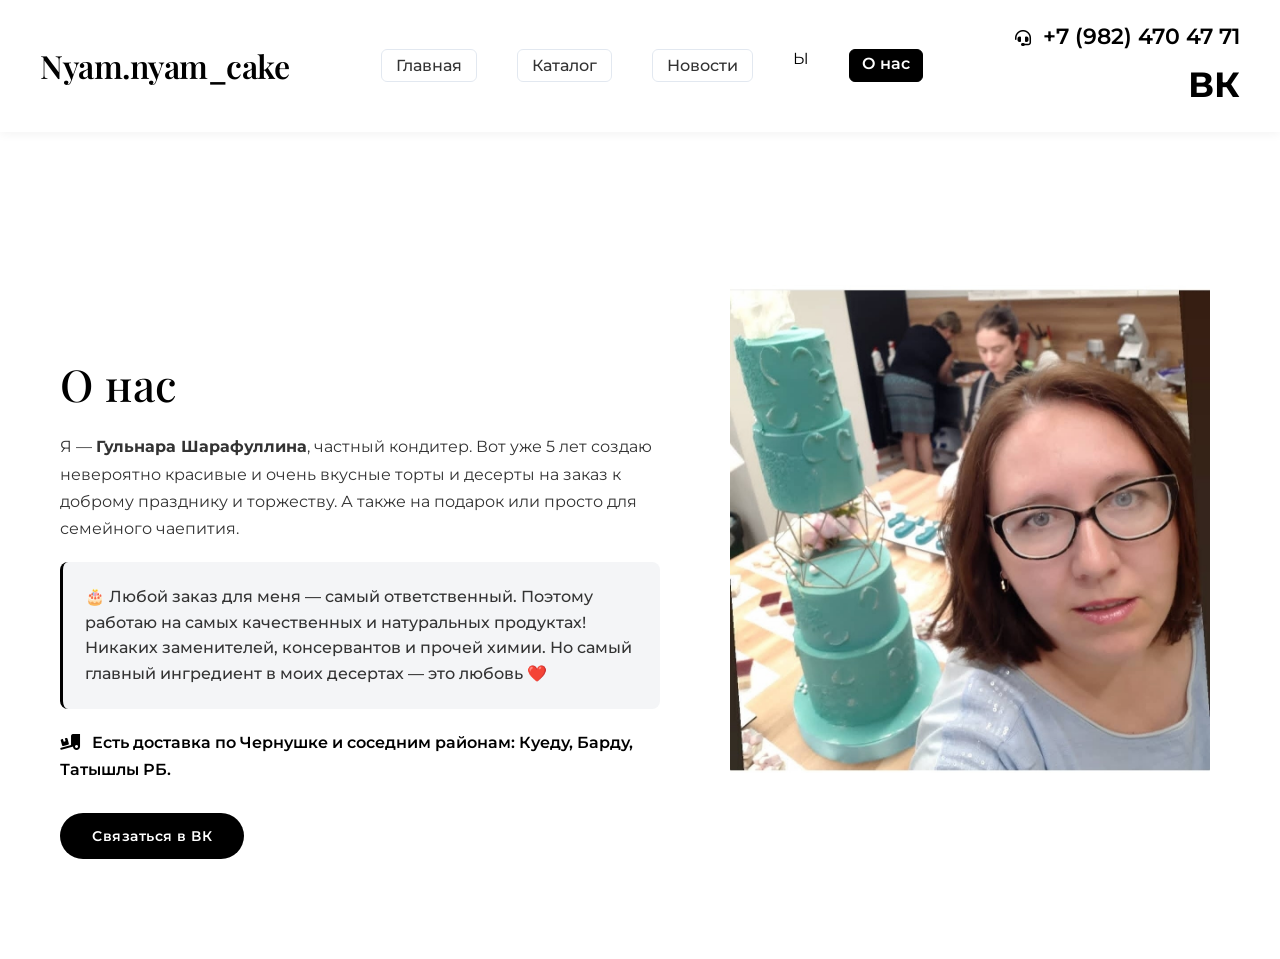
==== commit b4c76284: "Add files via upload" ====
--- a/about.html
+++ b/about.html
@@ -22,8 +22,7 @@
             <nav class="nav">
                 <a href="index.html" class="nav-bordered">Главная</a>
                 <a href="catalog.html" class="nav-bordered">Каталог</a>
-                <a href="news.html" class="nav-bordered">Новости</a>
-                <!-- Здесь активной остается вкладка "О мне" -->
+                <a href="news.html" class="nav-bordered">Новости</a>Ы
                 <a href="about.html" class="active">О нас</a>
             </nav>
 
--- a/css/main.css
+++ b/css/main.css
@@ -40,32 +40,114 @@
     z-index: 2;
 }
 
+/* ==========================================================================
+   АДАПТИВНАЯ ШАПКА САЙТА (ДЛЯ ПК И МОБИЛЬНЫХ)
+   ========================================================================== */
 .header {
-    display: grid;
-    grid-template-columns: auto 1fr auto auto;
-    align-items: center;
-    gap: 40px;
-    width: 100%;
-    
-    /* Абсолютное позиционирование растянет шапку идеально по краям */
-    position: absolute;
+    position: fixed;
     top: 0;
     left: 0;
     width: 100%;
-    /* Возвращаем внутренние отступы, чтобы текст не прижимался к стеклу */
-    padding: 30px 60px; 
+    background: rgba(255, 255, 255, 0.95);
+    backdrop-filter: blur(10px); /* Красивое размытие заднего фона при скролле */
+    box-shadow: 0 2px 10px rgba(0, 0, 0, 0.05);
+    display: flex;
+    justify-content: space-between;
+    align-items: center;
+    padding: 20px 40px;
+    z-index: 1000;
+    box-sizing: border-box;
+    transition: all 0.3s ease;
+}
+
+.logo {
+    font-family: 'Playfair Display', serif;
+    font-size: 24px;
+    font-weight: 700;
+    color: #000000;
+}
+
+.nav {
+    display: flex;
+    gap: 20px;
+}
+
+.nav-bordered, .nav a {
+    font-family: 'Montserrat', sans-serif;
+    font-size: 14px;
+    font-weight: 500;
+    color: #333333;
+    text-decoration: none;
+    padding: 8px 16px;
+    border-radius: 20px;
+    transition: all 0.2s ease;
+}
+
+.nav a.active, .nav .active {
+    background-color: #000000;
+    color: #ffffff !important;
+}
+
+.header-right {
+    display: flex;
+    align-items: center;
+}
+
+.contacts {
+    display: flex;
+    flex-direction: column;
+    align-items: flex-end;
+    gap: 4px;
+    font-family: 'Montserrat', sans-serif;
+}
+
+.phone {
+    font-size: 14px;
+    font-weight: 600;
+    color: #000000;
+    white-space: nowrap;
+}
+
+.vk-link {
+    font-size: 14px;
+    font-weight: 700;
+    color: #49719a;
+    text-decoration: none;
+}
+
+/* 📱 МОБИЛЬНЫЕ СТИЛИ (для экранов меньше 768px) */
+@media (max-width: 768px) {
+    .header {
+        flex-direction: column; /* Выстраиваем логотип, меню и контакты друг под другом */
+        gap: 12px;
+        padding: 15px;
+    }
+
+    .logo {
+        font-size: 20px;
+    }
+
+    .nav {
+        gap: 8px;
+        width: 100%;
+        justify-content: center;
+        flex-wrap: wrap; /* Если ссылки не влезают, они мягко перенесутся на новую строку */
+    }
+
+    .nav-bordered, .nav a {
+        font-size: 12px;
+        padding: 6px 12px;
+    }
+
+    .contacts {
+        align-items: center; /* Центрируем телефон и ВК на мобилках */
+        margin-top: 5px;
+    }
     
-    /* Красивый градиент от благородного белого/кремового к полностью прозрачному */
-    background: linear-gradient(to bottom, 
-        rgba(255, 255, 255, 0.85) 0%, 
-        rgba(255, 255, 255, 0.6) 50%, 
-        rgba(255, 255, 255, 0) 100%
-    );
-    
-    backdrop-filter: blur(4px);
-    -webkit-backdrop-filter: blur(4px);
-}
-
+    .phone {
+        font-size: 13px;
+    }
+}
 /* Логотип — крупный и весомый */
 .logo {
     font-family: 'Playfair Display', serif;
@@ -87,7 +169,7 @@
 .nav a {
     color: #000000;
     text-decoration: none;
-    font-size: 20px; /* Крупный размер для пунктов меню */
+    font-size: 20px; 
     font-weight: 500;
     transition: opacity 0.3s ease;
     white-space: nowrap;
@@ -274,7 +356,7 @@
     font-weight: 400;
 }
 
-/* Адаптивность для планшетов и мобильных */
+
 @media (max-width: 992px) {
     .features-section {
         padding: 60px 30px;
